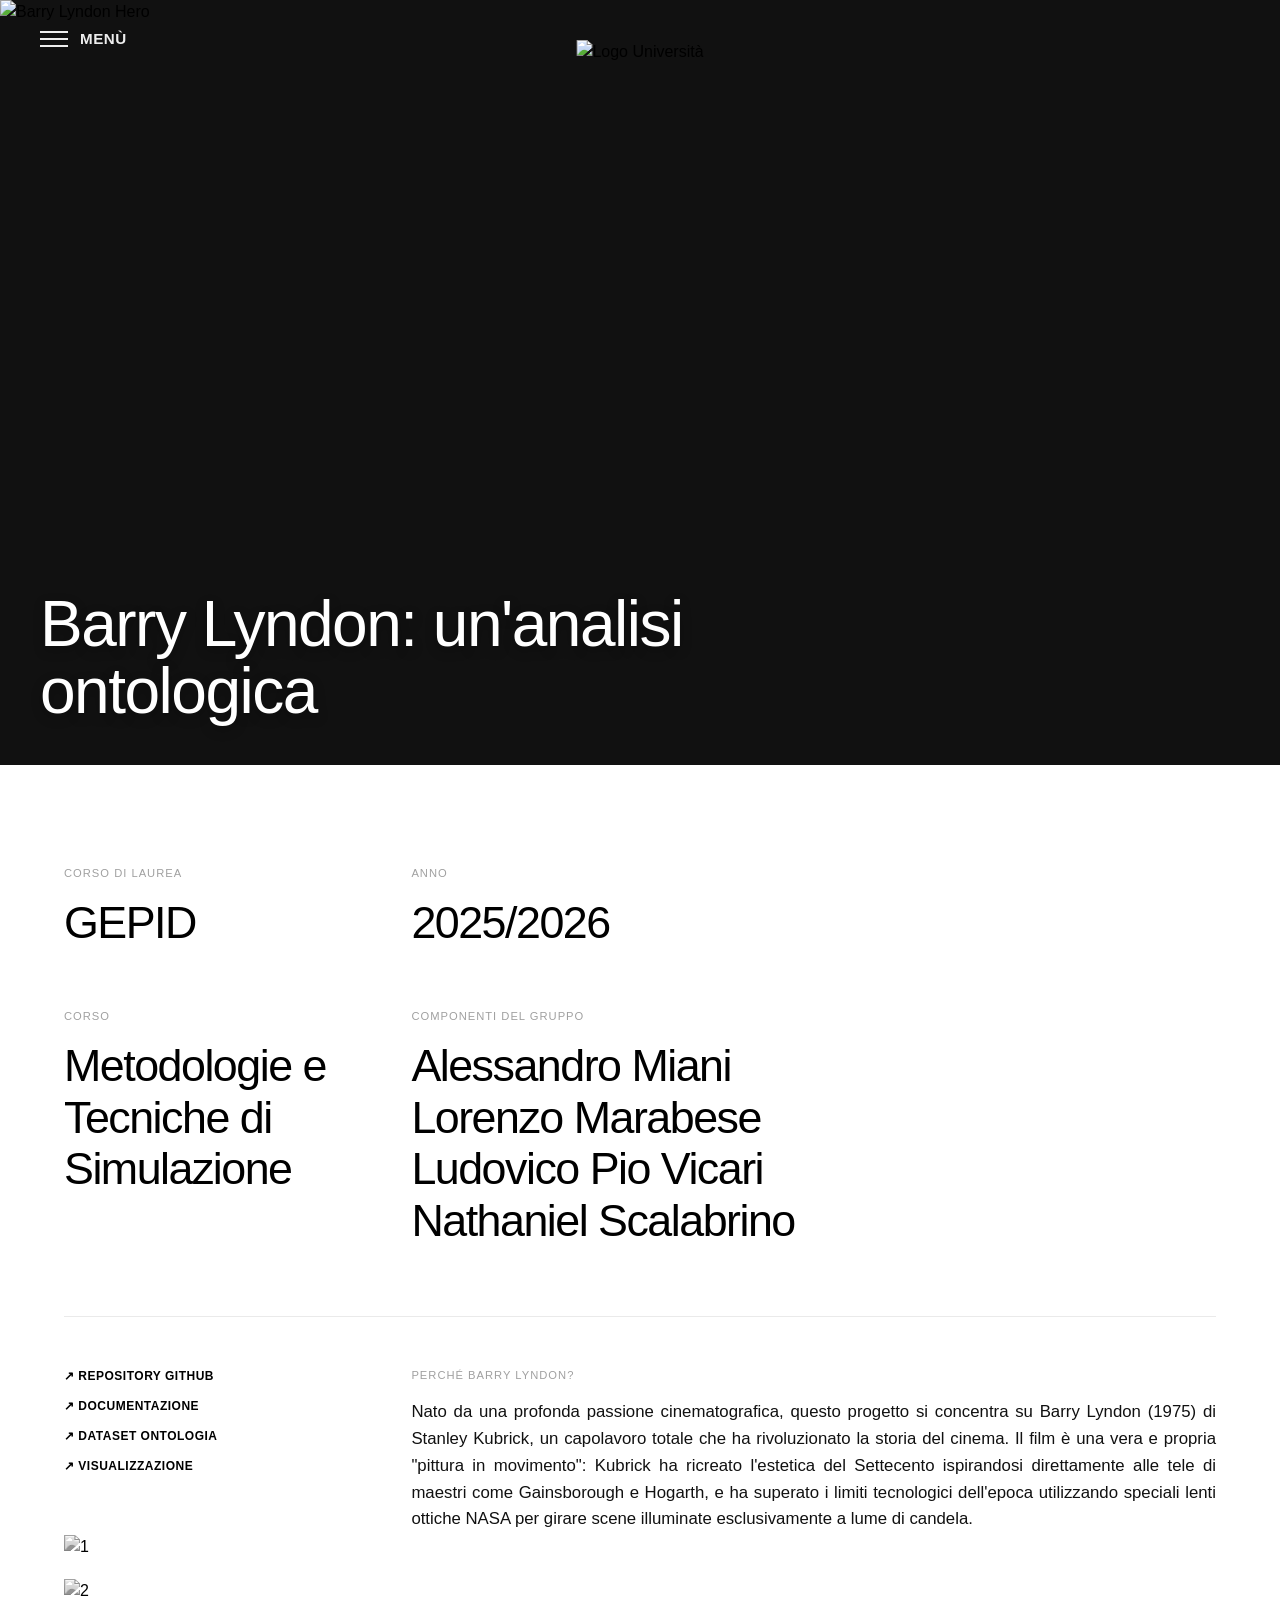
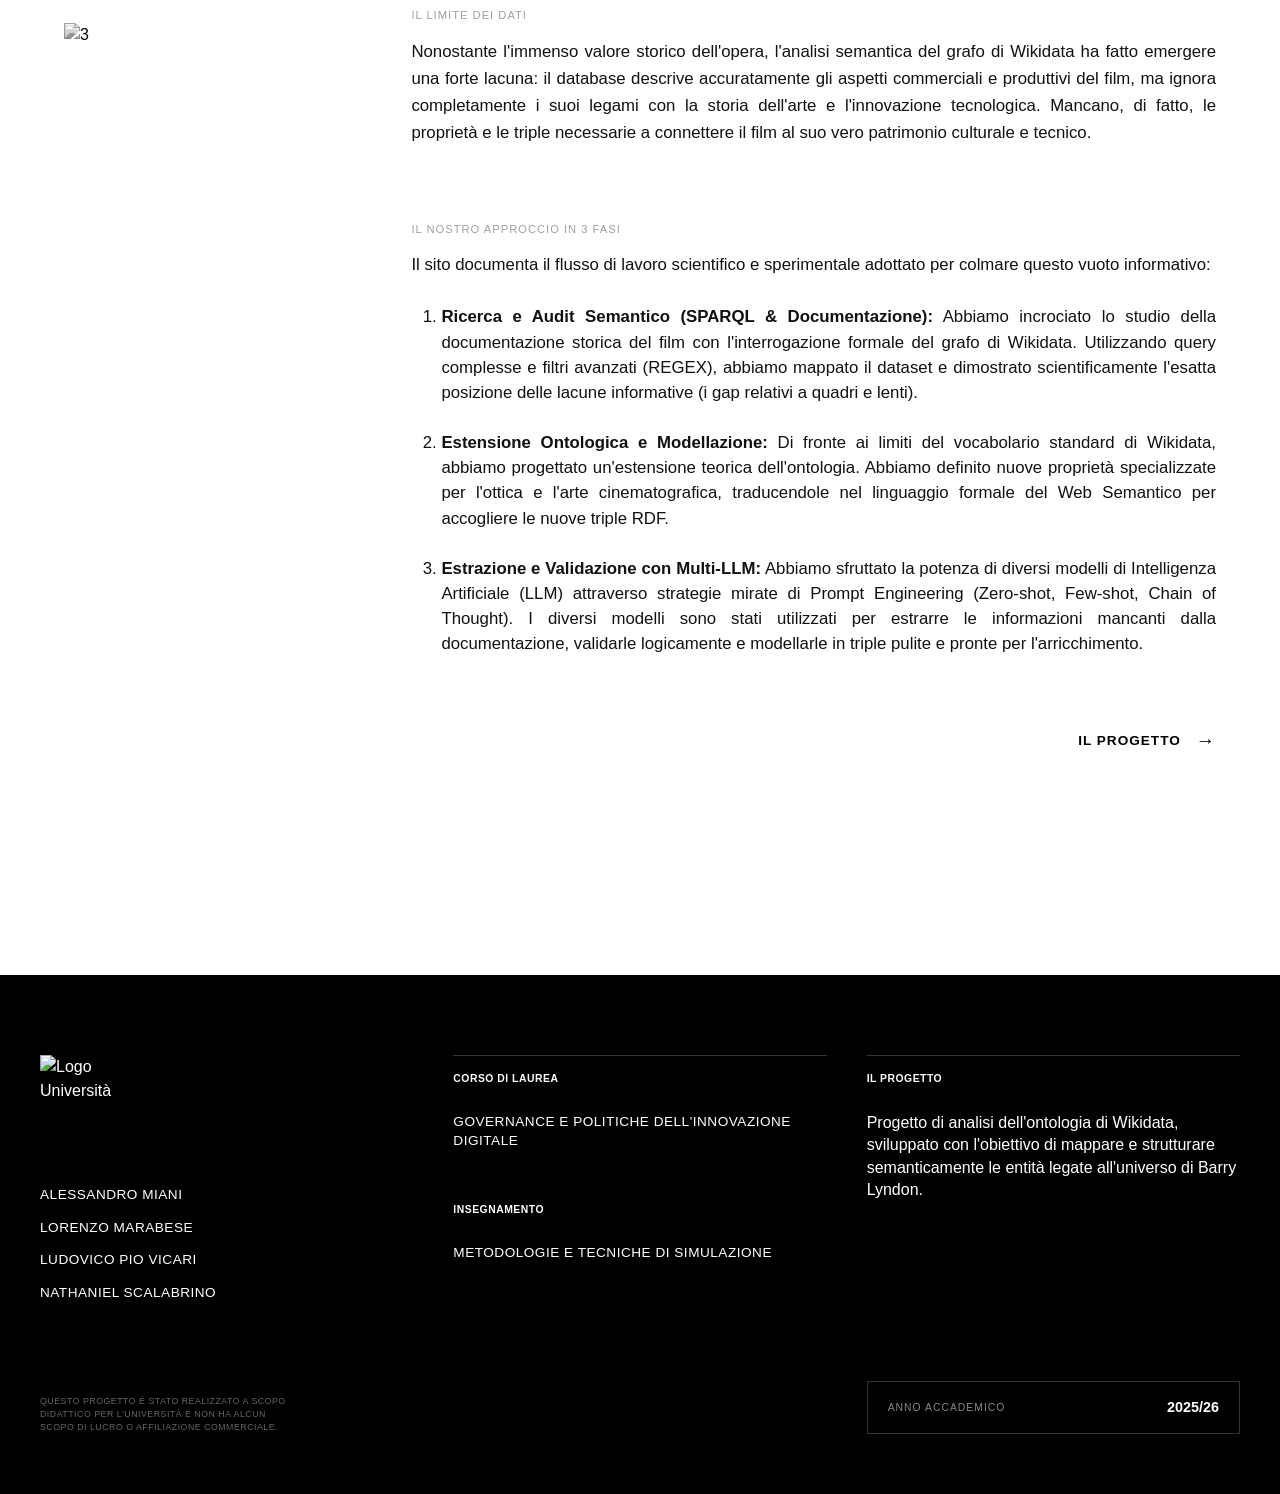
==== index.html @ 14cf61d0 "Add files via upload" ====
<!DOCTYPE html>
<html lang="it">
<head>
    <meta charset="UTF-8">
    <meta name="viewport" content="width=device-width, initial-scale=1.0">
    <title>Barry Lyndon: Analisi di una Ontologia</title>
    <link rel="stylesheet" href="style.css">
</head>
<body>

    <header class="site-header">
        <button id="menu-toggle" class="menu-btn" aria-label="Apri Menu">
            <div class="hamburger">
                <span></span>
                <span></span>
                <span></span>
            </div>
            <span class="menu-text">Menù</span>
        </button>
    </header>

    <div id="side-menu" class="side-nav">
        
        <nav>
            <ul>
                <li><a href="index.html">Home</a></li>
                <li><a href="il-progetto.html">Il Progetto</a></li>
                <li><a href="metodologia.html">Metodologia</a></li>
                <li><a href="estrazione.html">Estrazione dati con SPARQL</a></li>
                <li><a href="lacune.html">Individuazione Lacune</a></li>
                <li><a href="migliorie.html">Migliorie Proposte</a></li>
                <li><a href="llm.html">LLM - Prompt e Confronti</a></li>
                <li><a href="conclusioni.html">Sfide Affrontate</a></li>
            </ul>
        </nav>
    </div>
    <div id="menu-overlay" class="overlay"></div>

    <section class="hero">
        <img src="img/logo.png" class="logo-semplice" alt="Logo Università">
        <img src="img/img4.png" alt="Barry Lyndon Hero">
        <h1 class="hero-title">Barry Lyndon: un'analisi ontologica</h1>
    </section>

    <main class="content-wrapper">
        
        <div class="info-grid-top">
            <div class="column-left">
                <div class="info-block">
                    <span class="label">CORSO DI LAUREA</span>
                    <h2 class="value">GEPID</h2>
                </div>
                <div class="info-block">
                    <span class="label">CORSO</span>
                    <h2 class="value">Metodologie e Tecniche di Simulazione</h2>
                </div>
            </div>
            
            <div class="column-right">
                <div class="info-block">
                    <span class="label">ANNO</span>
                    <h2 class="value">2025/2026</h2>
                </div>
                <div class="info-block">
                    <span class="label">COMPONENTI DEL GRUPPO</span>
                    <h2 class="value">Alessandro Miani <br> Lorenzo Marabese <br> Ludovico Pio Vicari <br> Nathaniel Scalabrino</h2>
                </div>
            </div>
        </div>

        <hr class="divider">

        <div class="info-grid-bottom">
            <div class="column-left links-column">
                <div class="links-container">
                    <a href="#">&#8599; REPOSITORY GITHUB</a>
                    <a href="#">&#8599; DOCUMENTAZIONE</a>
                    <a href="#">&#8599; DATASET ONTOLOGIA</a>
                    <a href="#">&#8599; VISUALIZZAZIONE</a>
                </div>
                
                <div class="left-gallery">
                    <img src="img/img1.png" alt="1">
                    <img src="img/img2.png" alt="2">
                    <img src="img/img3.jpg" alt="3">
                </div>
            </div>
            
            <div class="column-right text-column">
                <span class="label">PERCHÉ BARRY LYNDON?</span>
                <p class="synopsis-text">
                    Nato da una profonda passione cinematografica, questo progetto si concentra su Barry Lyndon (1975) di Stanley Kubrick, un capolavoro totale che ha rivoluzionato la storia del cinema. Il film è una vera e propria "pittura in movimento": Kubrick ha ricreato l'estetica del Settecento ispirandosi direttamente alle tele di maestri come Gainsborough e Hogarth, e ha superato i limiti tecnologici dell'epoca utilizzando speciali lenti ottiche NASA per girare scene illuminate esclusivamente a lume di candela.
                </p>
                <br>
                <span class="label">IL LIMITE DEI DATI</span>
                <p class="synopsis-text">
                    Nonostante l'immenso valore storico dell'opera, l'analisi semantica del grafo di Wikidata ha fatto emergere una forte lacuna: il database descrive accuratamente gli aspetti commerciali e produttivi del film, ma ignora completamente i suoi legami con la storia dell'arte e l'innovazione tecnologica. Mancano, di fatto, le proprietà e le triple necessarie a connettere il film al suo vero patrimonio culturale e tecnico.
                </p>
                <br>
                <span class="label">IL NOSTRO APPROCCIO IN 3 FASI</span>
                <div class="synopsis-text">
                    Il sito documenta il flusso di lavoro scientifico e sperimentale adottato per colmare questo vuoto informativo:
                    <ol>
                        <li><strong>Ricerca e Audit Semantico (SPARQL & Documentazione):</strong> Abbiamo incrociato lo studio della documentazione storica del film con l'interrogazione formale del grafo di Wikidata. Utilizzando query complesse e filtri avanzati (REGEX), abbiamo mappato il dataset e dimostrato scientificamente l'esatta posizione delle lacune informative (i gap relativi a quadri e lenti).</li>
                        <li><strong>Estensione Ontologica e Modellazione:</strong> Di fronte ai limiti del vocabolario standard di Wikidata, abbiamo progettato un'estensione teorica dell'ontologia. Abbiamo definito nuove proprietà specializzate per l'ottica e l'arte cinematografica, traducendole nel linguaggio formale del Web Semantico per accogliere le nuove triple RDF.</li>
                        <li><strong>Estrazione e Validazione con Multi-LLM:</strong> Abbiamo sfruttato la potenza di diversi modelli di Intelligenza Artificiale (LLM) attraverso strategie mirate di Prompt Engineering (Zero-shot, Few-shot, Chain of Thought). I diversi modelli sono stati utilizzati per estrarre le informazioni mancanti dalla documentazione, validarle logicamente e modellarle in triple pulite e pronte per l'arricchimento.</li>
                    </ol>
                </div>
            </div>
        </div>

    <div class="pagination-container single-next">
        <a href="il-progetto.html" class="nav-btn next-btn">
            IL PROGETTO <span class="arrow">&#8594;</span>
        </a>
    </div>

    </main>

    <footer class="site-footer">
        <div class="footer-container">
            
            <div class="footer-col col-names">
                
                <img src="img/logo2.png" alt="Logo Università" class="footer-logo">
                <ul class="footer-list">
                    <li>Alessandro Miani </li>
                    <li>Lorenzo Marabese</li>
                    <li>Ludovico Pio Vicari</li>
                    <li>Nathaniel Scalabrino</li>
                </ul>
                
                <div class="footer-legal">
                    QUESTO PROGETTO È STATO REALIZZATO A SCOPO<br>
                    DIDATTICO PER L'UNIVERSITÀ E NON HA ALCUN<br>
                    SCOPO DI LUCRO O AFFILIAZIONE COMMERCIALE.
                </div>
            </div>

            <div class="footer-col bordered-col">
                <span class="footer-label">CORSO DI LAUREA</span>
                <ul class="footer-list secondary-list">
                    <li>GOVERNANCE E POLITICHE DELL'INNOVAZIONE DIGITALE</li>
                </ul>
                
                <div class="footer-spacer"></div>

                <span class="footer-label">INSEGNAMENTO</span>
                <ul class="footer-list secondary-list">
                    <li>METODOLOGIE E TECNICHE DI SIMULAZIONE</li>
                </ul>
            </div>

            <div class="footer-col bordered-col">
                <span class="footer-label">IL PROGETTO</span>
                <p class="footer-text">
                    Progetto di analisi dell'ontologia di Wikidata, sviluppato con l'obiettivo di mappare e strutturare semanticamente le entità legate all'universo di Barry Lyndon.
                </p>
                
                <div class="year-box">
                    <span class="year-label">ANNO ACCADEMICO</span>
                    <span class="year-value">2025/26</span>
                </div>
            </div>

        </div>
    </footer>

    <script src="script.js"></script>
</body>
</html>
---- style.css ----
/* Reset e Base */
* {
    margin: 0;
    padding: 0;
    box-sizing: border-box;
}

body {
    font-family: 'Helvetica Neue', Helvetica, Arial, sans-serif;
    background-color: #ffffff;
    color: #000000;
    line-height: 1.5;
    overflow-x: hidden;
}

/* Header & Menu Button */
.site-header {
    position: fixed;
    top: 0;
    left: 0; /* Posizionato a sinistra */
    width: 100%;
    padding: 30px 40px;
    display: flex;
    justify-content: flex-start; /* Allinea a sinistra */
    align-items: center;
    z-index: 1000;
    mix-blend-mode: difference; /* Rende il menù leggibile sopra l'immagine (diventa bianco/nero a contrasto) */
}

/* Stile Bottone Menu */
.menu-btn {
    background: none;
    border: none;
    cursor: pointer;
    display: flex;
    align-items: center;
    gap: 12px;
    color: #fff;
    z-index: 1001;
    font-family: inherit;
}

.menu-text {
    font-size: 0.95rem;
    font-weight: 600;
    letter-spacing: 0.5px;
    text-transform: uppercase;
}

.hamburger {
    display: flex;
    flex-direction: column;
    gap: 5px;
}

.hamburger span {
    display: block;
    width: 28px;
    height: 2px;
    background-color: #fff;
    transition: 0.3s ease;
}

/* Menu Animato Attivo - Trasforma in X e cambia colore */
.menu-btn.active .hamburger span:nth-child(1) {
    transform: translateY(7px) rotate(45deg);
}
.menu-btn.active .hamburger span:nth-child(2) {
    opacity: 0;
}
.menu-btn.active .hamburger span:nth-child(3) {
    transform: translateY(-7px) rotate(-45deg);
}

.menu-close-btn {
    background: none;
    border: none;
    color: #ffffff;
    font-size: 0.75rem;
    font-weight: 500;
    letter-spacing: 1.5px;
    display: flex;
    align-items: center;
    gap: 15px;
    cursor: pointer;
    margin-bottom: 60px; /* Spazio tra il bottone e i link */
    padding: 0;
}

.x-icon {
    font-size: 1.5rem;
    font-weight: 200; /* Icona sottile */
}

/* Navigazione Laterale (Sidebar Animata da Sinistra) */
.side-nav {
    position: fixed;
    top: 0;
    left: -100%; /* Partiamo da fuori schermo a sinistra */
    width: 600px; /* Un po' più largo per ospitare il testo grande */
    max-width: 100%;
    height: 100vh;
    background-color: #000000; /* Sfondo Nero */
    z-index: 999;
    padding: 60px 50px;
    transition: left 0.5s cubic-bezier(0.77, 0, 0.175, 1);
    display: flex;
    flex-direction: column;
}

.side-nav.open {
    left: 0;
}

.side-nav ul {
    list-style: none;
    padding: 0;
    margin: 0;
}

/* Testo Gigante del Menù */
.side-nav li {
    margin-bottom: 0px; /* Nessun margine, testi attaccati */
}

.side-nav a {
    color: #ffffff;
    text-decoration: none;
    font-size: clamp(2rem, 5vw, 4rem); /* Testo enorme che si adatta allo schermo */
    font-weight: 500;
    line-height: 1.05; /* Interlinea strettissima */
    letter-spacing: -2px; /* Lettere molto vicine */
    transition: color 0.3s;
    display: block;
}

.side-nav a:hover {
    color: #555555; /* Diventa grigio al passaggio del mouse */
}

.overlay {
    position: fixed;
    top: 0;
    left: 0;
    width: 100%;
    height: 100vh;
    background: rgba(0,0,0,0.4);
    z-index: 998;
    opacity: 0;
    visibility: hidden;
    transition: opacity 0.4s ease;
}

.overlay.active {
    opacity: 1;
    visibility: visible;
}

/* Hero Section (Ridotta all'85% per far intravedere il contenuto sotto) */
.hero {
    position: relative;
    width: 100%;
    height: 85vh; /* NON a schermo intero */
    background-color: #111; /* Sfondo scuro temporaneo in caso di caricamento img */
}

.hero img {
    width: 100%;
    height: 100%;
    object-fit: cover;
    object-position: center;
    display: block;
}

/* Grande Titolo sull'Immagine */
.hero-title {
    position: absolute;
    bottom: 40px;
    left: 40px;
    color: #ffffff;
    font-size: clamp(3rem, 5vw, 5.5rem); /* Testo grande e responsivo */
    font-weight: 500;
    line-height: 1.05;
    letter-spacing: -1.5px;
    max-width: 800px;
    z-index: 10;
    text-shadow: 0 4px 12px rgba(0, 0, 0, 0.3); /* Leggera ombra per separarlo dall'immagine */
}

/* L'immagine di sfondo della Hero */
.hero-bg {
    width: 100%;
    height: 100%;
    object-fit: cover;
}

/* Contenitore Principale */
.content-wrapper {
    max-width: 100%; /* Prima era 1200px */
    padding: 100px 5%; /* Usa una percentuale per adattarsi ai monitor grandi */
    margin: 0;
}

/* Griglia layout */
.info-grid-top, .info-grid-bottom {
    display: flex;
    justify-content: space-between;
    gap: 60px; /* Previene che i testi si tocchino stringendo la finestra */
}

.column-left {
    width: 25%;
}

.column-right {
    width: 70%;
}

/* Tipografia specifica */
.label {
    display: block;
    font-size: 0.7rem;
    color: #a0a0a0; /* Grigio chiaro come A24 */
    text-transform: uppercase;
    letter-spacing: 1px;
    margin-bottom: 15px;
    font-weight: 500;
}

/* I titoli grandi (I nomi, l'anno, ecc.) */
.value {
    font-size: 2.8rem; /* Molto più grande */
    font-weight: 500;
    letter-spacing: -1.5px; /* Avvicina le lettere per un effetto più elegante */
    line-height: 1.15;
    margin-bottom: 60px;
    color: #000;
}

.empty-label-space {
    padding-top: 22px;
}

/* Divisore */
.divider {
    border: 0;
    height: 1px;
    background-color: #eaeaea;
    margin: 10px 0 50px 0;
}

/* Parte Inferiore */
.links-column a {
    display: block;
    color: #000;
    text-decoration: none;
    font-size: 0.75rem;
    font-weight: 600;
    text-transform: uppercase;
    margin-bottom: 12px;
    letter-spacing: 0.5px;
}

.links-column a:hover {
    text-decoration: underline;
}

.synopsis-text {
    font-size: 1.05rem;
    line-height: 1.6;
    margin-bottom: 50px;
    color: #111;
    text-align: justify;
}

.awards-block {
    margin-top: 30px;
}

.awards-text {
    font-size: 1.1rem;
    line-height: 1.5;
}

/* Responsive per schermi piccoli */
@media (max-width: 768px) {
    .info-grid-top, .info-grid-bottom {
        flex-direction: column;
    }
    .column-left, .column-right {
        width: 100%;
    }
    .side-nav {
        /* Al posto di left: -100%; usa questo: */
        left: -120%; 
    }
    
    /* Ricordati che quando si apre deve tornare a 0: */
    .side-nav.open {
        left: 0;
    }
    .site-header {
        padding: 20px;
    }
    .hero-title {
        font-size: 2.5rem;
        bottom: 20px;
        left: 20px;
    }
    .content-wrapper {
        padding: 40px 20px;
    }
}

/* =========================================
   FOOTER (STILE A24 SCURO)
   ========================================= */

.site-footer {
    background-color: #000000;
    color: #ffffff;
    padding: 80px 40px 60px 40px;
    font-family: 'Helvetica Neue', Helvetica, Arial, sans-serif;
    margin-top: 60px; /* Spazio dal contenuto precedente */
}

.footer-container {
    max-width: 1200px;
    margin: 0 auto;
    display: grid;
    grid-template-columns: 1fr 1fr 1fr;
    gap: 40px; /* Spazio tra le colonne */
}

.footer-col {
    display: flex;
    flex-direction: column;
}

/* La linea grigia in alto per le colonne 2 e 3 */
.bordered-col {
    border-top: 1px solid #333333; 
    padding-top: 15px;
}

.footer-label {
    font-size: 0.65rem;
    color: #ffffff;
    text-transform: uppercase;
    letter-spacing: 0.5px;
    font-weight: 600;
    margin-bottom: 25px;
    display: block;
}

.footer-list {
    list-style: none;
    padding: 0;
    margin: 0;
}

.footer-list li {
    margin-bottom: 12px;
    font-size: 0.85rem;
    color: #ffffff;
    text-transform: uppercase;
    letter-spacing: 0.5px;
}

.footer-list.secondary-list li {
    line-height: 1.4; /* Per i titoli dei corsi che vanno a capo */
}

.footer-spacer {
    height: 40px; /* Ricrea il vuoto a metà colonna centrale */
}

.footer-text {
    font-size: 1rem;
    line-height: 1.4;
    color: #ffffff;
    margin-bottom: 30px;
}

/* Replicare visivamente l'ingombro del blocco email senza metterci un form vero */
.year-box {
    border: 1px solid #333333;
    display: flex;
    justify-content: space-between;
    align-items: center;
    padding: 15px 20px;
    margin-top: auto; /* Lo spinge in basso se c'è spazio */
}

.year-label {
    font-size: 0.65rem;
    color: #888888;
    letter-spacing: 1px;
}

.year-value {
    font-size: 0.9rem;
    font-weight: 600;
}

/* Testo microscopico in basso a sinistra */
.footer-legal {
    margin-top: auto; 
    padding-top: 80px;
    font-size: 0.55rem;
    color: #666666;
    line-height: 1.5;
    letter-spacing: 0.5px;
}

/* Responsive per schermi piccoli (si impila tutto) */
@media (max-width: 768px) {
    .footer-container {
        grid-template-columns: 1fr;
        gap: 60px;
    }
    
    .footer-legal {
        padding-top: 40px;
        order: 3; /* Spinge il testo legale alla fine di tutto su mobile */
    }
    
    .col-names {
        display: flex;
        flex-direction: column;
    }
}

/* =========================================
   LOGHI (HEADER E FOOTER)
   ========================================= */

/* Logo centrato nell'header */
.header-logo-link {
    position: absolute;
    top: 40px;
    left: 50%;
    transform: translateX(-50%);
    display: block;
    z-index: 1001;
}

.header-logo {
    height: 130px; /* Modifica questo valore per ingrandire/rimpicciolire il logo in alto */
    width: auto;
    display: block;
}

/* Logo nella prima colonna del footer */
.footer-logo {
    height: 90px; /* Modifica questo valore per ingrandire/rimpicciolire il logo nel footer */
    width: 90px;
    margin-bottom: 40px; /* Spazio tra il logo e l'elenco dei nomi */
    display: block;
}

/* Responsive per centrare il logo del footer sui dispositivi mobili */
@media (max-width: 768px) {
    .content-wrapper {
        padding: 60px 20px;
    }
    
    .column-left, .column-right {
        width: 100%;
    }
    
    .value {
        font-size: 2rem; /* Leggermente ridotto su mobile per non sbordare */
        margin-bottom: 40px;
    }
    
    .synopsis-text {
        font-size: 1.15rem;
    }
}

.logo-semplice {
    position: absolute !important;
    top: 40px !important;
    left: 50% !important;
    transform: translateX(-50%) !important;
    height: 180px !important; /* Fissa l'altezza */
    width: auto !important; /* IMPEDISCE che diventi largo quanto lo schermo */
    max-width: 250px !important; /* Un limite di sicurezza extra */
    object-fit: contain !important; /* Mantiene le proporzioni perfette */
    z-index: 1000 !important;
}

/* =========================================
   GALLERIA IMMAGINI (COLONNA SINISTRA)
   ========================================= */

.links-container {
    margin-bottom: 60px; /* Spazio netto tra i link e la prima immagine */
}

.left-gallery {
    display: flex;
    flex-direction: column;
    gap: 20px; /* Spazio verticale tra un'immagine e l'altra */
}

.left-gallery img {
    width: 100%; /* Occupa tutta la larghezza del suo contenitore (il 30% della pagina) */
    height: auto; /* Mantiene le proporzioni corrette */
    display: block;
    
    /* Effetto A24 opzionale: immagini in scala di grigi che si colorano al passaggio del mouse */
    filter: grayscale(100%);
    transition: filter 0.4s ease;
}

.left-gallery img:hover {
    filter: grayscale(0%);
}

/* Specifico per il testo della lista numerata dentro la colonna destra */
.synopsis-text ol {
    margin-top: 25px;
    padding-left: 30px;
}

.synopsis-text li {
    margin-bottom: 25px;
    line-height: 1.5;
}

/* =========================================
   PAGINE INTERNE (LAYOUT EDITORIALE)
   ========================================= */

.editorial-page {
    padding-top: 0px; /* Spazio extra in alto per l'header senza foto */
}

.page-header {
    margin-bottom: 40px;
}

.page-title {
    font-size: 5rem;
    font-weight: 500;
    letter-spacing: -2px;
    line-height: 1;
    margin-top: 10px;
}

.editorial-grid {
    display: flex;
    justify-content: space-between;
    gap: 80px;
    margin-top: 60px;
    margin-bottom: 100px;
}

/* Colonna sinistra con titolo che resta incollato mentre scorri */
.editorial-left {
    width: 35%;
    position: relative;
}

.sticky-title {
    position: sticky;
    top: 150px; 
    font-size: 2.2rem;
    line-height: 1.15;
    font-weight: 500;
    letter-spacing: -1px;
    color: #000;
}

/* Colonna destra col testo (riutilizza le classi già fatte) */
.editorial-right {
    width: 60%;
}

/* Citazione d'impatto */
.pull-quote {
    font-size: 2.2rem;
    line-height: 1.2;
    font-weight: 500;
    letter-spacing: -1.5px;
    margin: 60px 0;
    color: #000;
}

/* =========================================
   BOTTONI PRECEDENTE / SUCCESSIVO
   ========================================= */

.pagination-container {
    display: flex;
    justify-content: space-between;
    align-items: center;
    padding: 20px 0 60px 0;
}

.pagination-container.single-next {
    justify-content: flex-end; /* Sposta il bottone a destra se c'è solo "Next" */
}

.nav-btn {
    display: flex;
    align-items: center;
    gap: 15px;
    font-size: 0.85rem;
    font-weight: 600;
    text-transform: uppercase;
    letter-spacing: 1px;
    color: #000;
    text-decoration: none;
    transition: transform 0.3s ease, color 0.3s ease;
}

.nav-btn:hover {
    color: #888;
}

.prev-btn:hover {
    transform: translateX(-8px);
}

.next-btn:hover {
    transform: translateX(8px);
}

.arrow {
    font-size: 1.2rem;
}

/* Responsive */
@media (max-width: 768px) {
    .side-nav {
        width: 80%; /* Su mobile il menu prende tutto lo schermo */
        padding: 40px 20px;
    }
    .sticky-title {
        position: static; /* Disattiva lo sticky su mobile */
        margin-bottom: 30px;
    }
}

/* =========================================
   PAGINA "IL PROGETTO" (STILE A24 NOTES)
   ========================================= */

/* Il Banner Superiore con il Titolo */
.title-banner {
    position: relative;
    width: 100%;
    height: 40vh; /* Altezza del rettangolo superiore (modificabile) */
    background-color: #111;
    display: flex;
    align-items: flex-end;
    overflow: hidden;
}

.banner-img {
    position: absolute;
    top: 0; left: 0;
    width: 100%;
    height: 100%;
    object-fit: cover;
    filter: brightness(0.6); /* Scurisce l'immagine per far leggere il testo */
}

.banner-overlay {
    position: relative;
    z-index: 2;
    padding: 60px 10%; /* Spazio dai bordi */
}

.banner-label {
    color: #ccc; /* Etichetta grigio chiaro */
    margin-bottom: 10px;
}

.banner-title {
    color: #fff;
    font-size: clamp(4rem, 8vw, 7rem); /* Titolo gigante e responsivo */
    font-family: 'Helvetica Neue', Helvetica, Arial, sans-serif;
    font-weight: 500;
    letter-spacing: -2px;
    line-height: 1;
    margin: 0;
}

/* Contenitore degli articoli sotto */
.notes-wrapper {
    max-width: 1200px;
    margin: 0 auto;
    padding: 80px 5%;
}

/* Testo centrale introduttivo */
.notes-text-center {
    max-width: 800px;
    margin: 0 auto 100px auto;
    text-align: center;
}

.lead-text {
    font-size: 1.8rem; /* Più grande del testo normale */
    line-height: 1.5;
    font-weight: 400;
    letter-spacing: -0.5px;
}

/* Griglia Immagine-Testo (stile scacchiera) */
.notes-grid {
    display: flex;
    align-items: center;
    gap: 80px;
    margin-bottom: 120px;
}

.notes-grid.inverted {
    flex-direction: row-reverse; /* Inverte l'ordine: testo a sx, immagine a dx */
}

.notes-media {
    width: 55%; /* L'immagine prende più spazio */
}

.notes-media img {
    width: 100%;
    height: auto;
    display: block;
}

.notes-text {
    width: 45%;
}

.notes-heading {
    font-size: 2.2rem;
    font-weight: 500;
    line-height: 1.1;
    letter-spacing: -1px;
    margin-bottom: 25px;
}

/* Citazione */
.notes-quote {
    max-width: 900px;
    margin: 0 auto 120px auto;
}

/* =========================================
   ANIMAZIONI DI SCORRIMENTO (FADE-IN)
   ========================================= */

.fade-on-scroll {
    opacity: 0;
    transform: translateY(40px); /* Parte leggermente spostato verso il basso */
    transition: opacity 0.8s cubic-bezier(0.25, 1, 0.5, 1), transform 0.8s cubic-bezier(0.25, 1, 0.5, 1);
}

.fade-on-scroll.is-visible {
    opacity: 1;
    transform: translateY(0);
}

/* Responsive */
@media (max-width: 768px) {
    .title-banner { height: 50vh; }
    .notes-grid, .notes-grid.inverted {
        flex-direction: column;
        gap: 40px;
        margin-bottom: 80px;
    }
    .notes-media, .notes-text {
        width: 100%;
    }
    .notes-text-center { text-align: left; }
    .lead-text { font-size: 1.4rem; }
}

/* =========================================
   SEZIONE STRUMENTI
   ========================================= */

.tools-section {
    margin-top: 100px;
    margin-bottom: 120px;
    padding: 60px;
    background-color: #f9f9f9; /* Sfondo leggermente grigio per staccare */
}

.tools-grid {
    display: grid;
    grid-template-columns: 1fr 1fr;
    gap: 40px 60px;
    margin-top: 50px;
}

.tool-title {
    font-size: 1.6rem;
    font-weight: 500;
    margin-bottom: 15px;
    letter-spacing: -0.5px;
}

/* =========================================
   SEZIONE TEAM (I VOLTI)
   ========================================= */

.team-section {
    margin-top: 120px;
    margin-bottom: 60px;
}

.team-grid {
    display: grid;
    grid-template-columns: repeat(4, 1fr); /* 4 colonne della stessa grandezza */
    gap: 30px;
}

.team-member {
    text-align: center;
}

.member-img-wrapper {
    width: 100%;
    aspect-ratio: 1 / 1; /* Forza l'immagine a essere un quadrato perfetto */
    overflow: hidden;
    margin-bottom: 20px;
    background-color: #eee;
}

.member-img-wrapper img {
    width: 100%;
    height: 100%;
    object-fit: cover;
    filter: grayscale(100%); /* Trasforma le foto in bianco e nero (stile A24) */
    transition: filter 0.4s ease;
}

.member-img-wrapper:hover img {
    filter: grayscale(0%); /* Torna a colori se ci passi sopra col mouse */
}

.member-name {
    font-size: 1.1rem;
    font-weight: 500;
    letter-spacing: -0.5px;
    color: #000;
}

/* Responsive per le nuove sezioni */
@media (max-width: 1024px) {
    .team-grid {
        grid-template-columns: repeat(2, 1fr); /* Su tablet le facce diventano 2 sopra e 2 sotto */
        gap: 40px;
    }
}

@media (max-width: 768px) {
    .tools-section {
        padding: 40px 20px;
    }
    .tools-grid {
        grid-template-columns: 1fr; /* Su telefono gli strumenti si impilano */
    }
    .team-grid {
        grid-template-columns: 1fr; /* Su telefono le facce si impilano una sull'altra */
    }
}

/* =========================================
   INTEGRAZIONE SPARQL WIKIDATA
   ========================================= */

.sparql-container {
    margin-top: 30px;
    display: flex;
    flex-direction: column;
    gap: 20px;
}

/* Il box contenente il testo della query */
.query-code-box {
    background-color: #111111;
    color: #00ff66; /* Verde stile terminale, molto leggibile sul nero */
    font-family: 'Courier New', Courier, monospace;
    padding: 25px;
    border-radius: 0px;
    overflow-x: auto;
    font-size: 1rem;
    line-height: 1.5;
}

/* Bottone esegui query */
.sparql-btn {
    align-self: flex-start;
    background-color: #000000;
    color: #ffffff;
    border: 1px solid #000000;
    padding: 15px 30px;
    font-size: 0.85rem;
    font-weight: 600;
    letter-spacing: 1px;
    text-transform: uppercase;
    cursor: pointer;
    transition: background-color 0.3s, color 0.3s;
    display: flex;
    align-items: center;
    gap: 15px;
}

.sparql-btn:hover {
    background-color: #ffffff;
    color: #000000;
}

/* Il mini box dei risultati */
.results-box {
    border: 1px solid #eaeaea;
    background-color: #fffff9;
    min-height: 150px;
    max-height: 400px; /* Evita che si allunghi all'infinito, crea una barra di scorrimento interna */
    overflow-y: auto;
    padding: 25px;
    font-size: 1.1rem;
}

.results-placeholder {
    color: #888888;
    font-style: italic;
}

/* Stile per l'eventuale tabella dei risultati generata */
.sparql-table {
    width: 100%;
    border-collapse: collapse;
    font-size: 0.95rem;
    text-align: left;
}

.sparql-table th, .sparql-table td {
    padding: 12px 15px;
    border-bottom: 1px solid #eee;
}

.sparql-table th {
    font-weight: 600;
    text-transform: uppercase;
    font-size: 0.75rem;
    color: #666;
    letter-spacing: 0.5px;
}

.analysis-box {
    margin-top: 30px;
    padding: 30px;
    background-color: #fcfcfc;
    border-left: 2px solid #000;
}

.analysis-box .synopsis-text {
    font-size: 1.1rem;
    margin-bottom: 0;
    text-align: justify;
}

/* =========================================
   SELEZIONE TESTO (HIGHLIGHT PERSONALIZZATO)
   ========================================= */

/* Cambia il colore di selezione del testo in tutto il sito */
::selection {
    background-color: #000000; /* Sfondo nero */
    color: #ffffff; /* Testo bianco */
}

/* Regola specifica per la compatibilità con vecchi browser Firefox */
::-moz-selection {
    background-color: #000000;
    color: #ffffff;
}

/* =========================================
   INTRO E BOX PREFISSI (PAGINA ESTRAZIONE)
   ========================================= */

/* Testo introduttivo giustificato e più grande */
.justified-intro {
    text-align: justify;
    font-size: 1.85rem; /* Reso ancora più grande e leggibile */
    line-height: 1.4;
    margin-bottom: 50px;
    letter-spacing: -0.5px;

    font-weight: 530; /* Aumenta lo spessore (il normale è 400, il bold è 700) */
    word-spacing: -4px; /* Riduce sensibilmente lo spazio tra una parola e l'altra */
    letter-spacing: -0.5px; /* Avvicina leggermente anche le singole lettere */
}

/* Box dei prefissi in stile editoriale */
.prefix-box {
    background-color: #f9f9f9;
    border-left: 3px solid #000000;
    padding: 40px;
    text-align: left; /* Riporta l'allineamento a sinistra per l'elenco */
    margin: 0 auto;
    max-width: 900px;
}

.prefix-box-title {
    font-family: 'Helvetica Neue', Helvetica, Arial, sans-serif;
    font-size: 1.1rem;
    font-weight: 600;
    letter-spacing: 1px;
    text-transform: uppercase;
    margin-bottom: 25px;
    color: #333;
}

.prefix-list {
    list-style: none;
    padding: 0;
    margin: 0;
}

.prefix-list li {
    font-size: 1.15rem;
    line-height: 1.6;
    margin-bottom: 25px;
    color: #222;
}

.prefix-list li:last-child {
    margin-bottom: 0;
}

/* Stile del codice riga dentro il box */
.prefix-list code {
    font-family: 'Courier New', Courier, monospace;
    background-color: #ebebeb;
    padding: 3px 8px;
    font-size: 1rem;
    color: #000;
    border-radius: 2px;
    display: inline-block;
    margin-top: 5px;
    margin-bottom: 5px;
}

/* Responsive per smartphone */
@media (max-width: 768px) {
    .justified-intro {
        font-size: 1.4rem;
        text-align: left; /* Su schermi troppo piccoli il giustificato crea troppi spazi bianchi */
    }
    .prefix-box {
        padding: 25px;
    }
    .prefix-list code {
        word-break: break-all; /* Impedisce che il link lungo esca dallo schermo su mobile */
    }
}

/* =========================================
   GALLERIA COMPARATIVA (FRAME VS QUADRO)
   ========================================= */

.comparison-row {
    display: flex;
    justify-content: space-between;
    gap: 40px;
    margin-bottom: 60px;
}

.comparison-item {
    width: 48%; /* Prende quasi metà dello spazio disponibile */
    display: flex;
    flex-direction: column;
}

.comparison-item img {
    width: 100%;
    height: 350px; /* Altezza fissa per farle sembrare allineate */
    object-fit: cover;
    object-position: top; /* Se taglia, cerca di tenere la testa/parte alta dei soggetti */
    display: block;
    margin-bottom: 15px;
    transition: filter 0.4s ease;
}

.comparison-item .caption {
    font-size: 0.8rem;
    color: #444;
    line-height: 1.4;
    text-transform: uppercase;
    letter-spacing: 0.5px;
    border-left: 2px solid #ccc;
    padding-left: 10px;
}

/* Responsive per la galleria comparativa */
@media (max-width: 768px) {
    .comparison-row {
        flex-direction: column; /* Le foto si impilano una sotto l'altra su smartphone */
        gap: 20px;
    }
    .comparison-item {
        width: 100%;
    }
    .comparison-item img {
        height: auto; /* Toglie l'altezza fissa su mobile per non deformare */
        aspect-ratio: 16 / 9;
    }
}

/* =========================================
   SCHEDE QUADRI & CODICE TURTLE (.TTL)
   ========================================= */

/* Box specifico per la sintassi Turtle */
.turtle-code-box {
    background-color: #1a1a1a;
    color: #f8f8f2; /* Tonalità di bianco morbido per differenziarsi dallo SPARQL live */
    font-family: 'Courier New', Courier, monospace;
    padding: 25px;
    margin-top: 15px;
    margin-bottom: 30px;
    overflow-x: auto;
    font-size: 0.95rem;
    line-height: 1.5;
    border-left: 3px solid #666; /* Linea grigia per denotare file statico */
}

/* Griglia per le schede dei dipinti */
.art-cards-container {
    display: flex;
    flex-direction: column;
    gap: 15px;
    margin-top: 25px;
    margin-bottom: 40px;
}

.art-card {
    background-color: #fcfcfc;
    border: 1px solid #eee;
    padding: 20px;
    border-left: 2px solid #000;
}

.art-card strong {
    font-size: 1.1rem;
    letter-spacing: -0.5px;
    display: block;
    margin-bottom: 8px;
}

.art-card p {
    font-size: 1.05rem;
    color: #333;
    margin: 0;
    line-height: 1.4;
}

/* =========================================
   TIMELINE METODOLOGICA (PIPELINE)
   ========================================= */

.pipeline-container {
    max-width: 900px;
    margin: 0 auto;
    padding-left: 20px;
}

.pipeline-step {
    display: flex;
    gap: 40px;
    margin-bottom: 60px;
    position: relative;
}

/* La linea verticale che unisce i vari step */
.pipeline-step::before {
    content: '';
    position: absolute;
    left: 28px; /* Centra la linea sotto il numero */
    top: 50px;
    bottom: -60px; /* Collega fino allo step successivo */
    width: 2px;
    background-color: #e0e0e0;
    z-index: 1;
}

/* Rimuove la linea dall'ultimo step */
.pipeline-step:last-child::before {
    display: none;
}

/* Lo stile dei Grandi Numeri sulla sinistra */
.step-number {
    font-size: 3.5rem;
    font-weight: 700;
    color: #cccccc; /* Grigio chiaro per non appesantire */
    line-height: 1;
    letter-spacing: -2px;
    flex-shrink: 0;
    width: 60px;
    position: relative;
    z-index: 2; /* Sta sopra la linea */
    background-color: #fffff9; /* Stesso colore di sfondo della pagina per nascondere la linea dietro */
    padding-bottom: 10px;
}

/* Il contenuto descrittivo di ogni step */
.step-content {
    flex-grow: 1;
    padding-top: 5px;
}

.step-content .label {
    margin-bottom: 10px;
    display: block;
}

.step-content h3 {
    font-size: 1.6rem;
    font-weight: 600;
    margin-top: 0;
    margin-bottom: 15px;
    letter-spacing: -0.5px;
}

/* Responsive per Smartphone: Nascondi i numeri giganti e la linea se lo schermo è piccolo, mantieni solo i titoli puliti */
@media (max-width: 768px) {
    .pipeline-step {
        gap: 0;
        flex-direction: column;
        margin-bottom: 50px;
    }
    
    .pipeline-step::before {
        display: none;
    }
    
    .step-number {
        font-size: 1rem;
        color: #000;
        margin-bottom: 10px;
        letter-spacing: 0;
        width: auto;
        background: none;
    }
    
    /* Aggiunge "Step" prima del numero su mobile */
    .step-number::before {
        content: 'STEP ';
    }
}
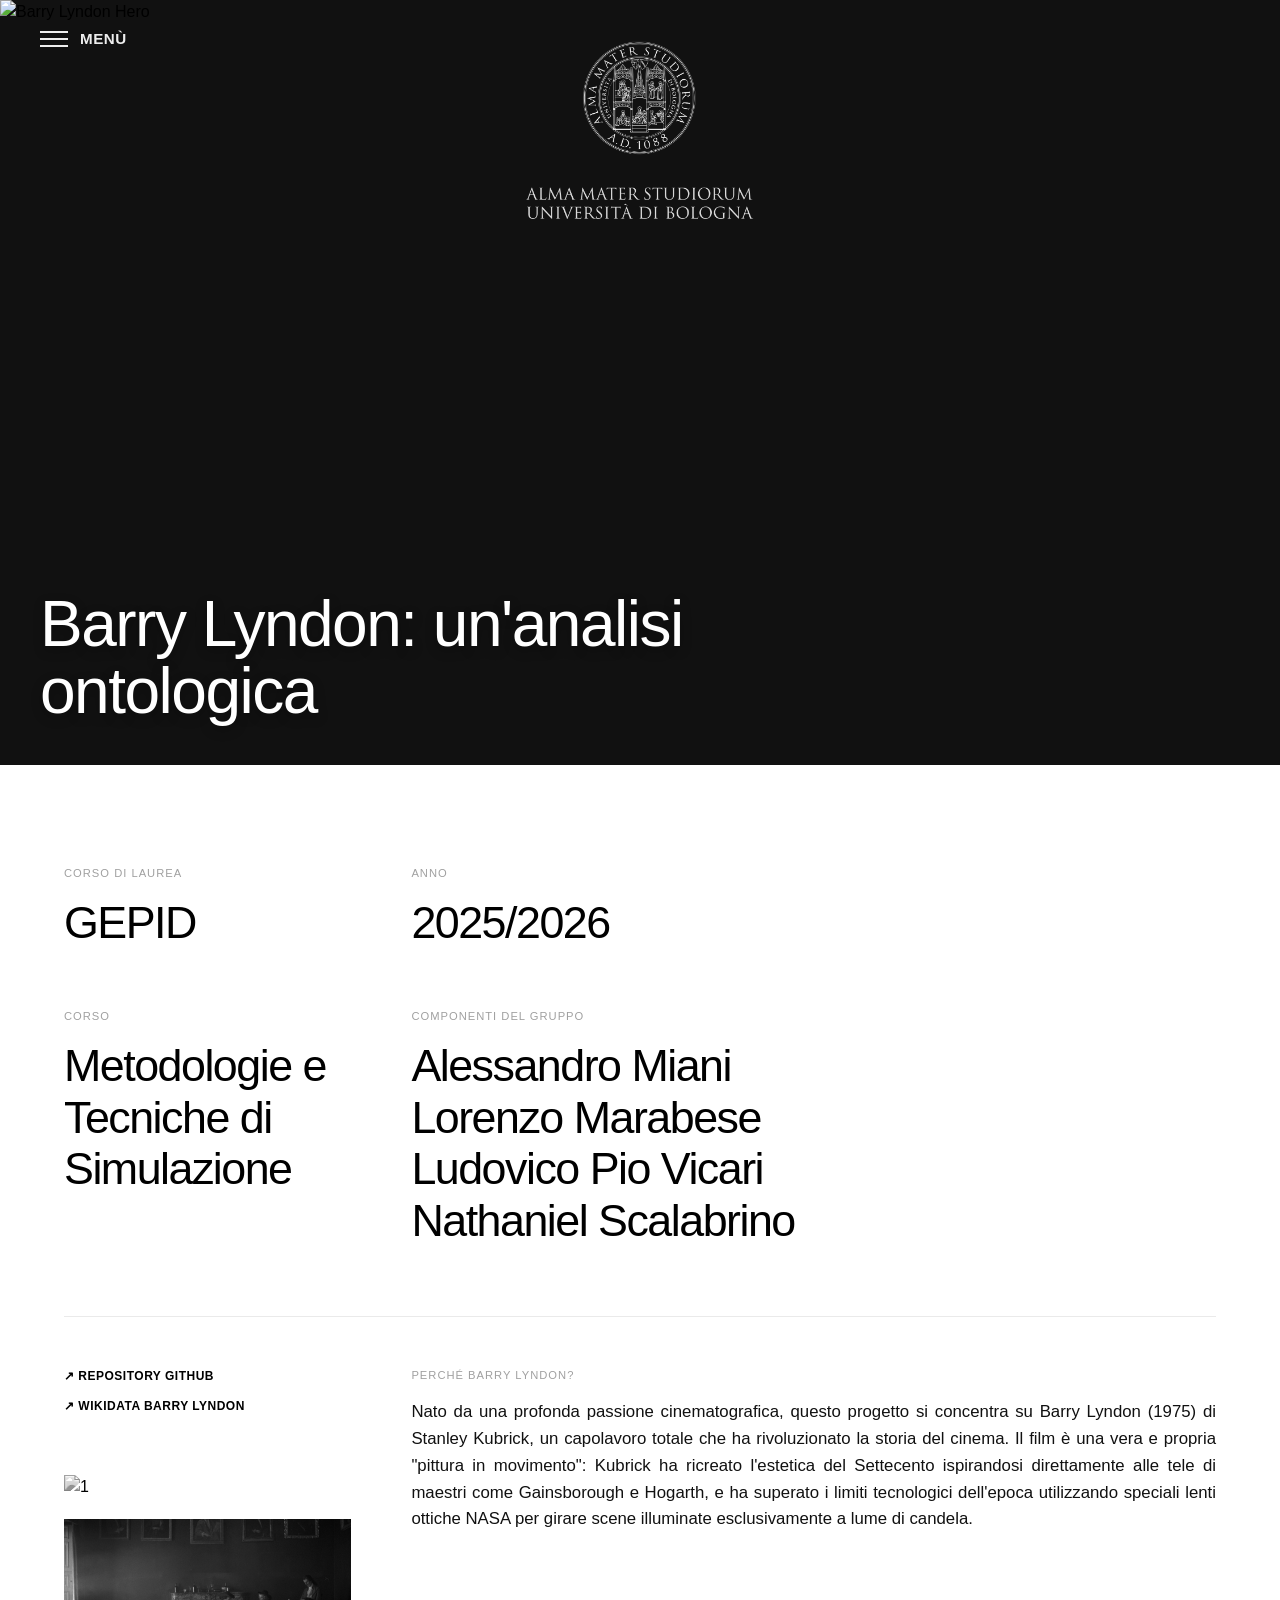
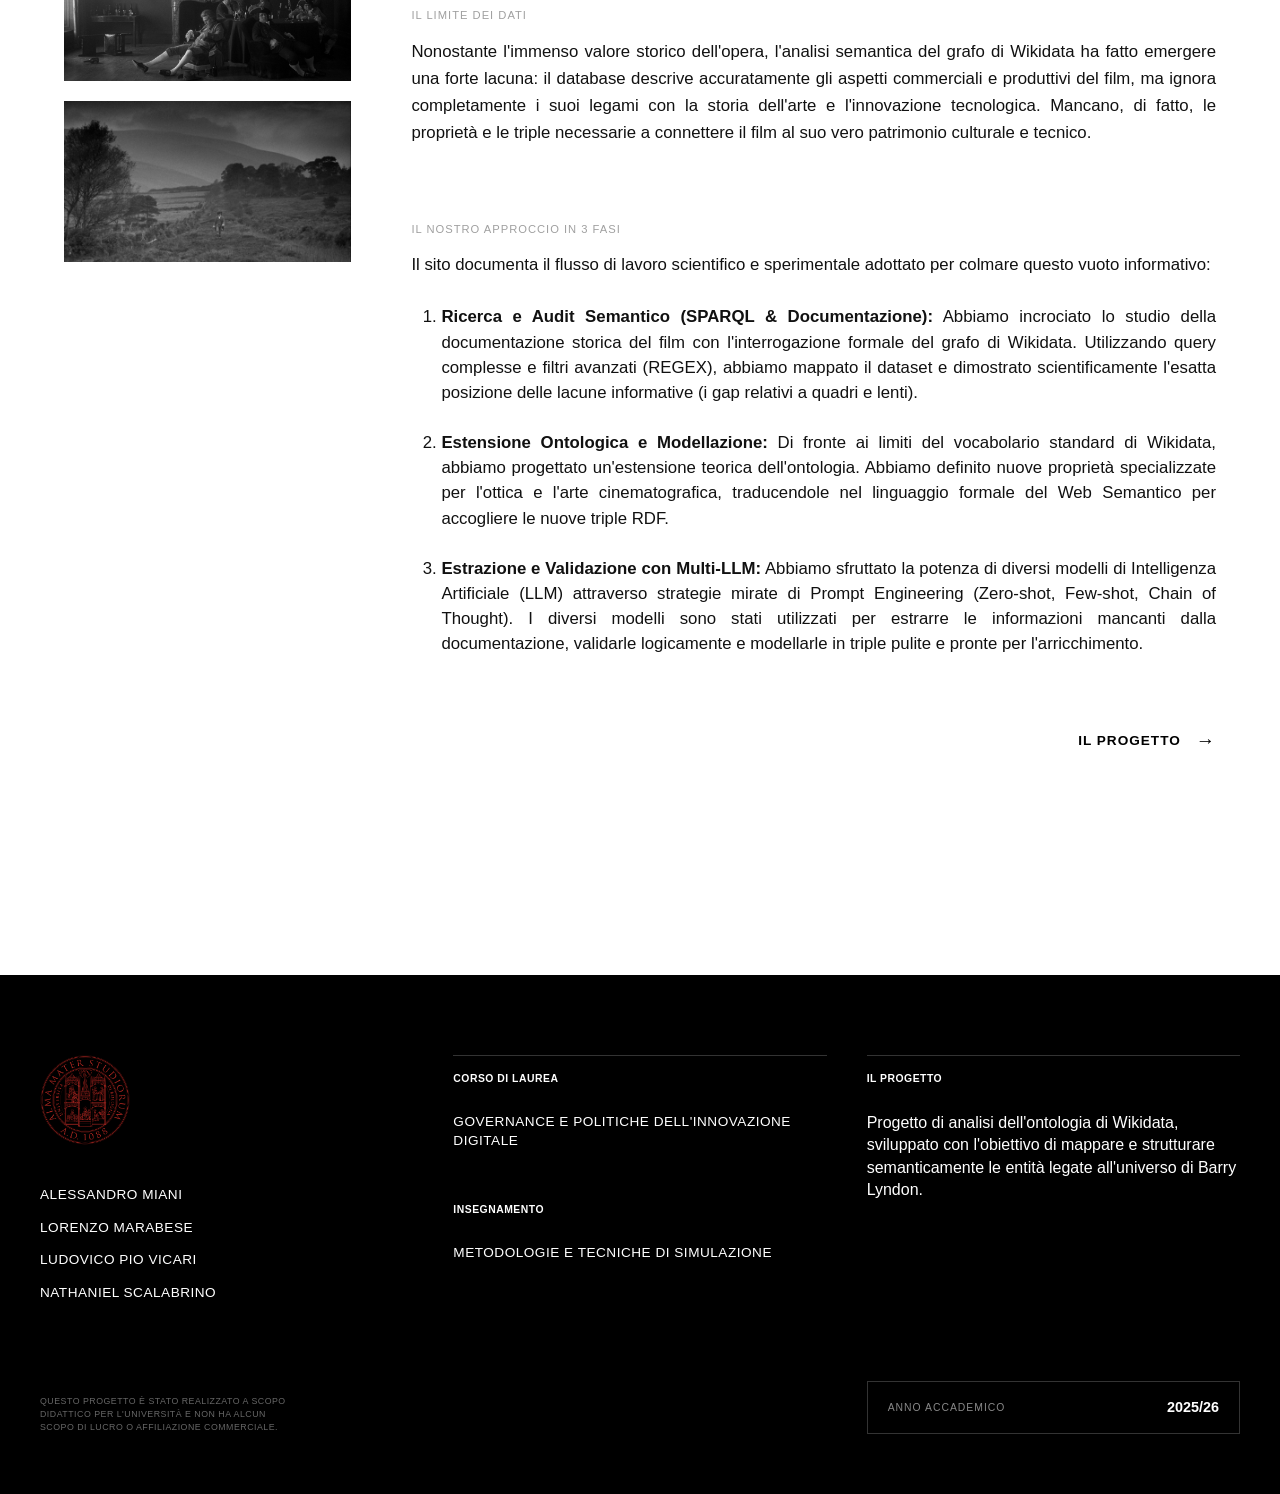
==== commit 2c1f03c6: "Add files via upload" ====
--- a/index.html
+++ b/index.html
@@ -73,10 +73,8 @@
         <div class="info-grid-bottom">
             <div class="column-left links-column">
                 <div class="links-container">
-                    <a href="#">&#8599; REPOSITORY GITHUB</a>
-                    <a href="#">&#8599; DOCUMENTAZIONE</a>
-                    <a href="#">&#8599; DATASET ONTOLOGIA</a>
-                    <a href="#">&#8599; VISUALIZZAZIONE</a>
+                    <a href="https://github.com/ALE19M/Progetto_Metodologie">&#8599; REPOSITORY GITHUB</a>
+                    <a href="https://www.wikidata.org/wiki/Q471716">&#8599; WIKIDATA BARRY LYNDON</a>
                 </div>
                 
                 <div class="left-gallery">
--- a/style.css
+++ b/style.css
@@ -837,7 +837,7 @@
     width: 100%;
     height: 100%;
     object-fit: cover;
-    filter: grayscale(100%); /* Trasforma le foto in bianco e nero (stile A24) */
+    /*filter: grayscale(100%);Trasforma le foto in bianco e nero (stile A24) */
     transition: filter 0.4s ease;
 }
 
@@ -1258,4 +1258,326 @@
     .step-number::before {
         content: 'STEP ';
     }
+}
+
+/* =========================================
+   INTERFACCIA GRAFICA CHAT SEMANTICA & CONFRONTI
+   ========================================= */
+
+/* Contenitore principale del flusso di chat */
+.chat-container {
+    max-width: 950px;
+    margin: 0 auto 40px auto;
+    display: flex;
+    flex-direction: column;
+    gap: 15px;
+}
+
+/* Regole base per le bolle della conversazione */
+.chat-bubble {
+    padding: 25px;
+    line-height: 1.5;
+    font-size: 1.15rem;
+    position: relative;
+    box-sizing: border-box;
+    text-align: justify;
+    word-spacing: -1px;
+}
+
+/* Bolla Utente (Domanda) */
+.chat-bubble.user {
+    background-color: #f4f4f4;
+    color: #000000;
+    align-self: flex-start;
+    width: 85%;
+    border-left: 3px solid #666;
+}
+
+/* Bolla Intelligenza Artificiale (Risposta) */
+.chat-bubble.ai {
+    background-color: #ffffff;
+    color: #000000;
+    border: 1px solid #eaeaea;
+    width: 100%;
+    margin-top: 5px;
+}
+
+/* Metadati della chat (In alto a sinistra di ogni messaggio) */
+.chat-meta {
+    display: block;
+    font-size: 0.75rem;
+    font-weight: 600;
+    letter-spacing: 1px;
+    text-transform: uppercase;
+    color: #888888;
+    margin-bottom: 12px;
+}
+
+/* Box per gli screenshot/placeholder grafici */
+.chat-media-box {
+    margin-top: 20px;
+    width: 100%;
+}
+
+.screen-placeholder {
+    background-color: #fcfcfc;
+    border: 1px dashed #cccccc;
+    color: #555555;
+    font-size: 0.8rem;
+    font-weight: 500;
+    letter-spacing: 0.5px;
+    padding: 15px;
+    text-align: center;
+    text-transform: uppercase;
+}
+
+/* Bottone minimale interattivo per il confronto avanzato */
+.toggle-comparison-btn {
+    margin-top: 25px;
+    background-color: #000000;
+    color: #ffffff;
+    border: 1px solid #000000;
+    padding: 12px 24px;
+    font-size: 0.8rem;
+    font-weight: 600;
+    letter-spacing: 1px;
+    text-transform: uppercase;
+    cursor: pointer;
+    transition: all 0.3s ease;
+    display: inline-block;
+}
+
+.toggle-comparison-btn:hover {
+    background-color: #ffffff;
+    color: #000000;
+}
+
+/* Pannello del Confronto avanzato (Inizialmente nascosto) */
+.comparison-panel {
+    display: none; /* Gestito via Javascript */
+    width: 100%;
+    background-color: #fafafa;
+    border: 1px solid #000000;
+    padding: 30px;
+    box-sizing: border-box;
+    margin-top: 15px;
+    margin-bottom: 25px;
+}
+
+.comparison-split {
+    display: flex;
+    justify-content: space-between;
+    gap: 30px;
+    margin-top: 20px;
+}
+
+.comp-box {
+    width: 50%;
+    display: flex;
+    flex-direction: column;
+}
+
+.comp-box h4 {
+    font-size: 0.85rem;
+    font-weight: 600;
+    letter-spacing: 0.5px;
+    text-transform: uppercase;
+    margin-top: 0;
+    margin-bottom: 15px;
+    color: #333;
+}
+
+/* Lato del codice nel confronto split-view */
+.comp-box.code-side pre {
+    background-color: #111111;
+    color: #00ff66;
+    font-family: 'Courier New', Courier, monospace;
+    padding: 20px;
+    margin: 0 0 15px 0;
+    font-size: 0.9rem;
+    overflow-x: auto;
+    line-height: 1.4;
+}
+
+.font-small {
+    font-size: 1.05rem !important;
+    line-height: 1.5 !important;
+}
+
+/* Responsive per la visualizzazione chat e split-view */
+@media (max-width: 768px) {
+    .chat-bubble.user {
+        width: 100%;
+    }
+    .comparison-split {
+        flex-direction: column;
+        gap: 25px;
+    }
+    .comp-box {
+        width: 100%;
+    }
+}
+
+/* =========================================
+   INTERFACCIA GRAFICA CHAT SEMANTICA & TAB
+   ========================================= */
+
+.chat-container {
+    max-width: 950px;
+    margin: 0 auto 40px auto;
+    display: flex;
+    flex-direction: column;
+    gap: 15px;
+}
+
+.chat-bubble {
+    padding: 25px;
+    line-height: 1.5;
+    font-size: 1.15rem;
+    position: relative;
+    box-sizing: border-box;
+    text-align: justify;
+    word-spacing: -1px;
+}
+
+.chat-bubble.user {
+    background-color: #f4f4f4;
+    color: #000000;
+    align-self: flex-start;
+    width: 85%;
+    border-left: 3px solid #666;
+}
+
+.chat-bubble.ai {
+    background-color: #ffffff;
+    color: #000000;
+    border: 1px solid #eaeaea;
+    width: 100%;
+    margin-top: 5px;
+}
+
+.chat-bubble.ai pre {
+    background-color: #111;
+    color: #00ff66;
+    padding: 15px;
+    overflow-x: auto;
+    font-family: 'Courier New', Courier, monospace;
+    font-size: 0.9rem;
+    margin-top: 15px;
+}
+
+.chat-bubble.ai code {
+    font-family: 'Courier New', Courier, monospace;
+    background-color: #f4f4f4;
+    padding: 2px 6px;
+    font-size: 0.95rem;
+    color: #c7254e;
+}
+
+.chat-meta {
+    display: block;
+    font-size: 0.75rem;
+    font-weight: 600;
+    letter-spacing: 1px;
+    text-transform: uppercase;
+    color: #888888;
+    margin-bottom: 12px;
+}
+
+/* BOX DELLE CORNICI PER LE FOTO FISICHE */
+.chat-media-box {
+    margin-top: 20px;
+    width: 100%;
+}
+
+.screen-placeholder {
+    background-color: #fbfbfb;
+    border: 1px dashed #bbbbbb;
+    color: #444444;
+    font-size: 0.85rem;
+    font-weight: 600;
+    letter-spacing: 1.5px;
+    padding: 25px;
+    text-align: center;
+    text-transform: uppercase;
+}
+
+/* INTERRUTTORI DI SCAMBIO DEL MODELLO (TABS) */
+.chat-toggle-wrapper {
+    display: flex;
+    justify-content: flex-start;
+    border-bottom: 2px solid #000;
+    margin-bottom: 10px;
+    gap: 5px;
+}
+
+.chat-toggle-btn {
+    background-color: transparent;
+    border: none;
+    padding: 12px 24px;
+    font-family: inherit;
+    font-size: 0.8rem;
+    font-weight: 600;
+    letter-spacing: 1px;
+    color: #999999;
+    cursor: pointer;
+    text-transform: uppercase;
+    transition: all 0.3s ease;
+    margin-bottom: -2px;
+    border-bottom: 2px solid transparent;
+}
+
+.chat-toggle-btn:hover {
+    color: #000000;
+}
+
+.chat-toggle-btn.active {
+    color: #000000;
+    border-bottom: 2px solid #000000;
+}
+
+/* Gestione degli Stati di Visualizzazione */
+.chat-view-group {
+    display: none;
+    flex-direction: column;
+    gap: 15px;
+    width: 100%;
+}
+
+.chat-view-group.active-view {
+    display: flex;
+}
+
+.font-small {
+    font-size: 1.05rem !important;
+    line-height: 1.5 !important;
+}
+
+@media (max-width: 768px) {
+    .chat-bubble.user {
+        width: 100%;
+    }
+    .chat-toggle-wrapper {
+        flex-direction: column;
+        border-bottom: none;
+    }
+    .chat-toggle-btn {
+        width: 100%;
+        text-align: left;
+        padding: 10px 5px;
+        border-bottom: 1px solid #eee;
+    }
+    .chat-toggle-btn.active {
+        border-bottom: 1px solid #000;
+    }
+}
+
+/* Stile per gli screenshot reali inseriti nella chat */
+.chat-screenshot {
+    width: 100%; /* Si allarga fino a riempire la bolla del messaggio */
+    height: auto; /* Mantiene le proporzioni originali della foto */
+    border: 1px solid #eaeaea; /* Un bordino sottile ed elegante */
+    border-radius: 4px; /* Arrotonda appena gli spigoli per integrarsi con l'interfaccia */
+    display: block;
+    box-shadow: 0 4px 10px rgba(0, 0, 0, 0.05); /* Leggerissima ombra per farla staccare dal fondo bianco */
 }
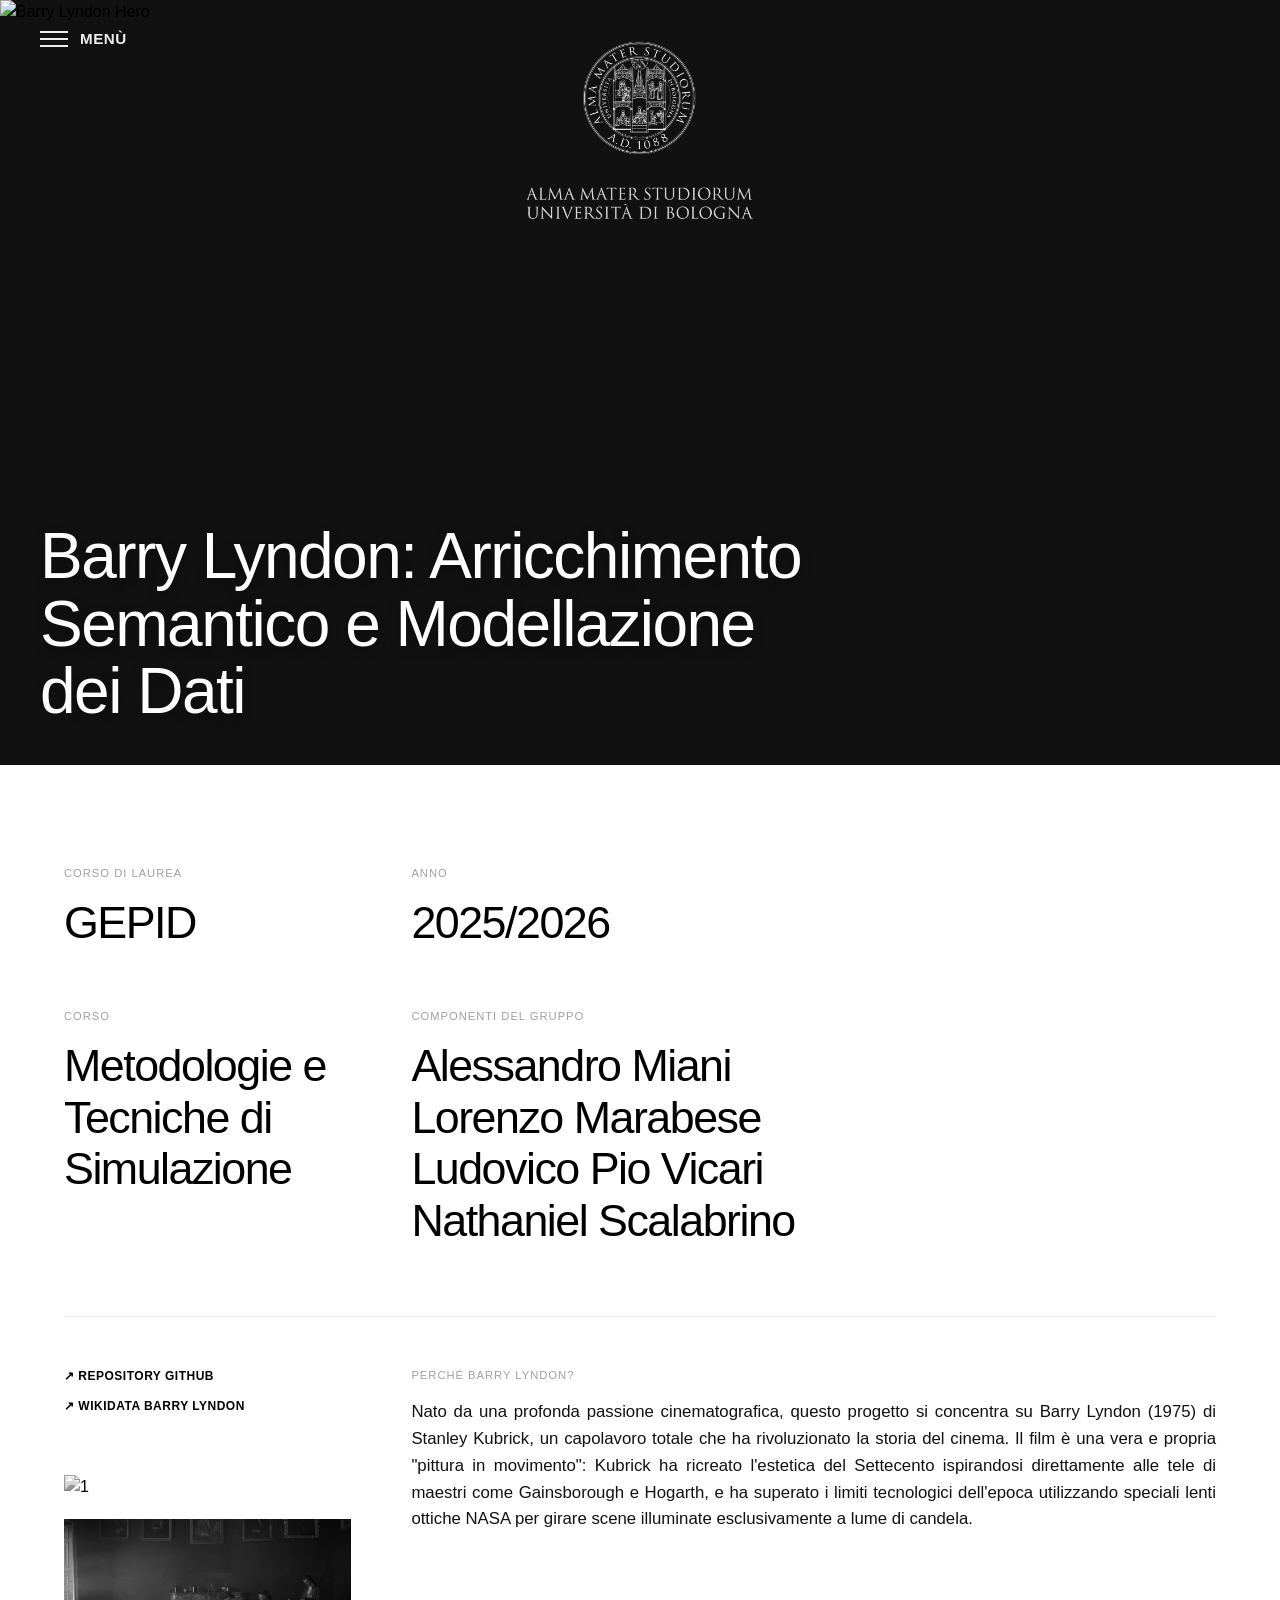
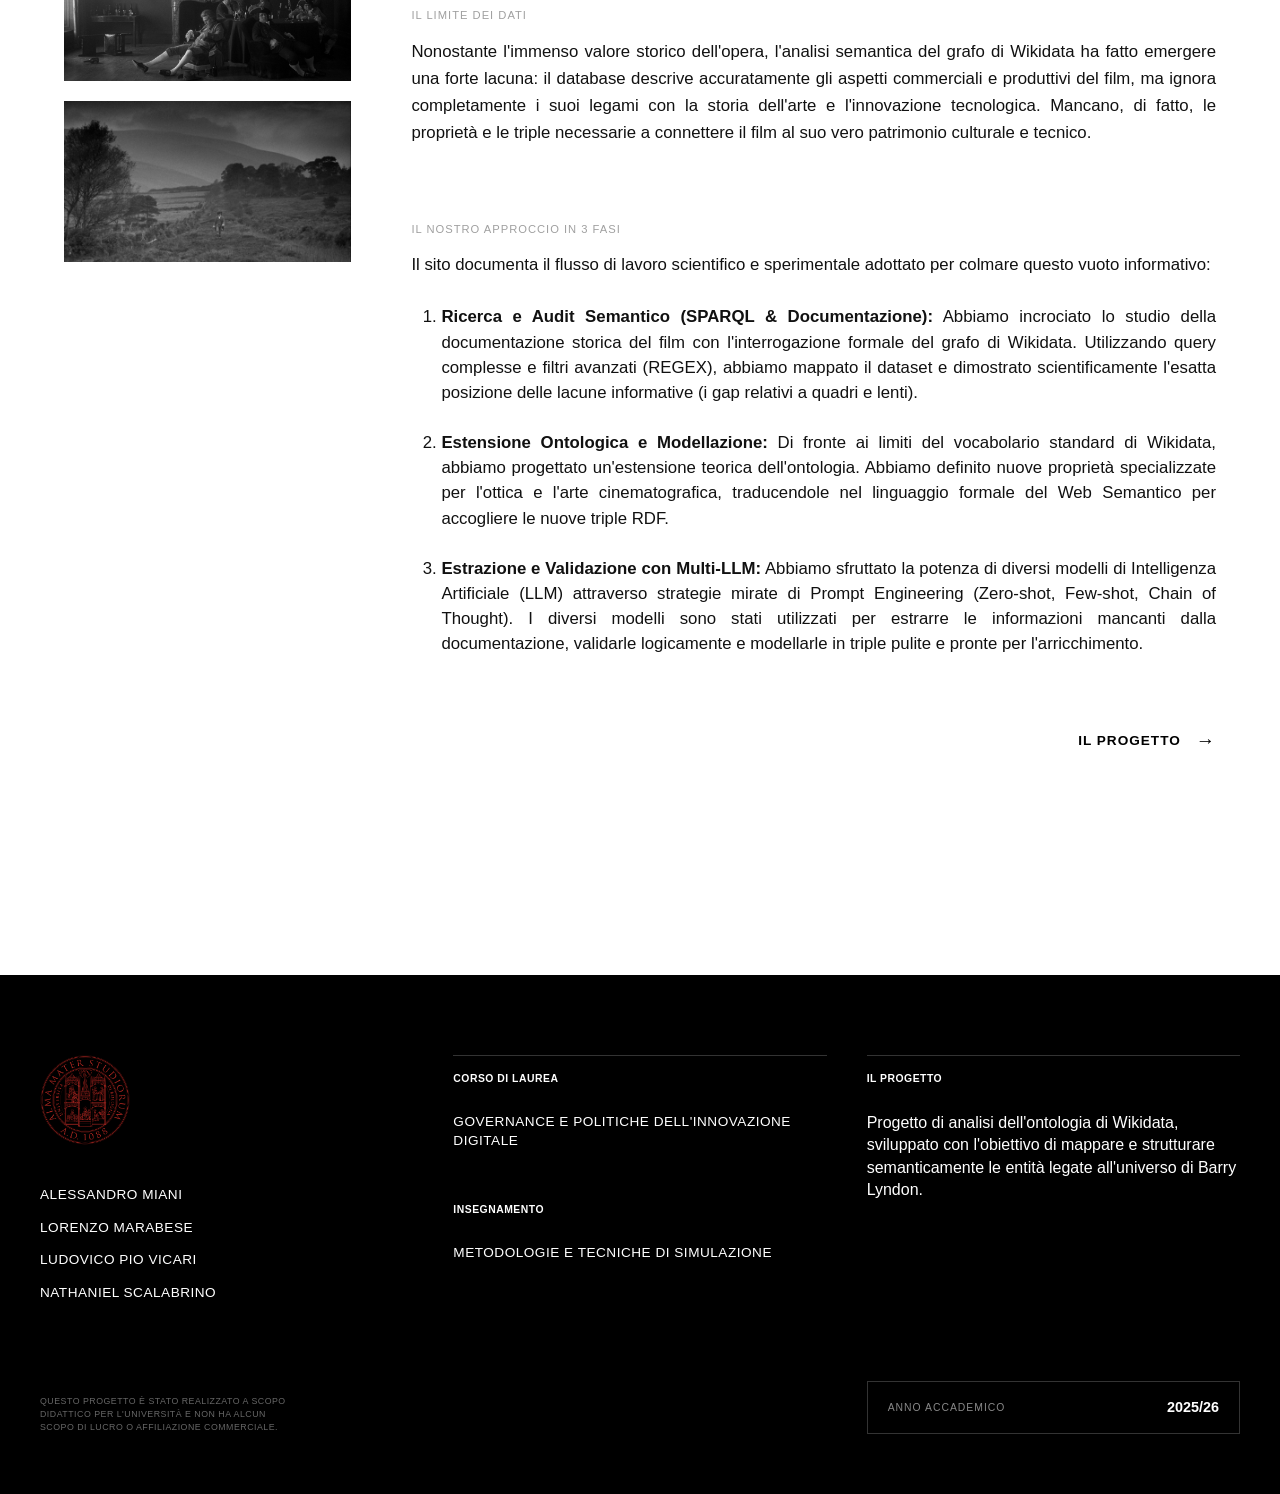
==== commit 79ad76ac: "Update page title and content for semantic enrichment" ====
--- a/index.html
+++ b/index.html
@@ -3,7 +3,7 @@
 <head>
     <meta charset="UTF-8">
     <meta name="viewport" content="width=device-width, initial-scale=1.0">
-    <title>Barry Lyndon: Analisi di una Ontologia</title>
+    <title>Barry Lyndon: Arricchimento Semantico e Modellazione dei Dati</title>
     <link rel="stylesheet" href="style.css">
 </head>
 <body>
@@ -39,7 +39,7 @@
     <section class="hero">
         <img src="img/logo.png" class="logo-semplice" alt="Logo Università">
         <img src="img/img4.png" alt="Barry Lyndon Hero">
-        <h1 class="hero-title">Barry Lyndon: un'analisi ontologica</h1>
+        <h1 class="hero-title">Barry Lyndon: Arricchimento Semantico e Modellazione dei Dati</h1>
     </section>
 
     <main class="content-wrapper">
@@ -166,4 +166,4 @@
 
     <script src="script.js"></script>
 </body>
-</html>+</html>
--- a/style.css
+++ b/style.css
@@ -997,7 +997,7 @@
     letter-spacing: -0.5px;
 
     font-weight: 530; /* Aumenta lo spessore (il normale è 400, il bold è 700) */
-    word-spacing: -4px; /* Riduce sensibilmente lo spazio tra una parola e l'altra */
+    word-spacing: -2px;
     letter-spacing: -0.5px; /* Avvicina leggermente anche le singole lettere */
 }
 
@@ -1580,4 +1580,4 @@
     border-radius: 4px; /* Arrotonda appena gli spigoli per integrarsi con l'interfaccia */
     display: block;
     box-shadow: 0 4px 10px rgba(0, 0, 0, 0.05); /* Leggerissima ombra per farla staccare dal fondo bianco */
-}+}
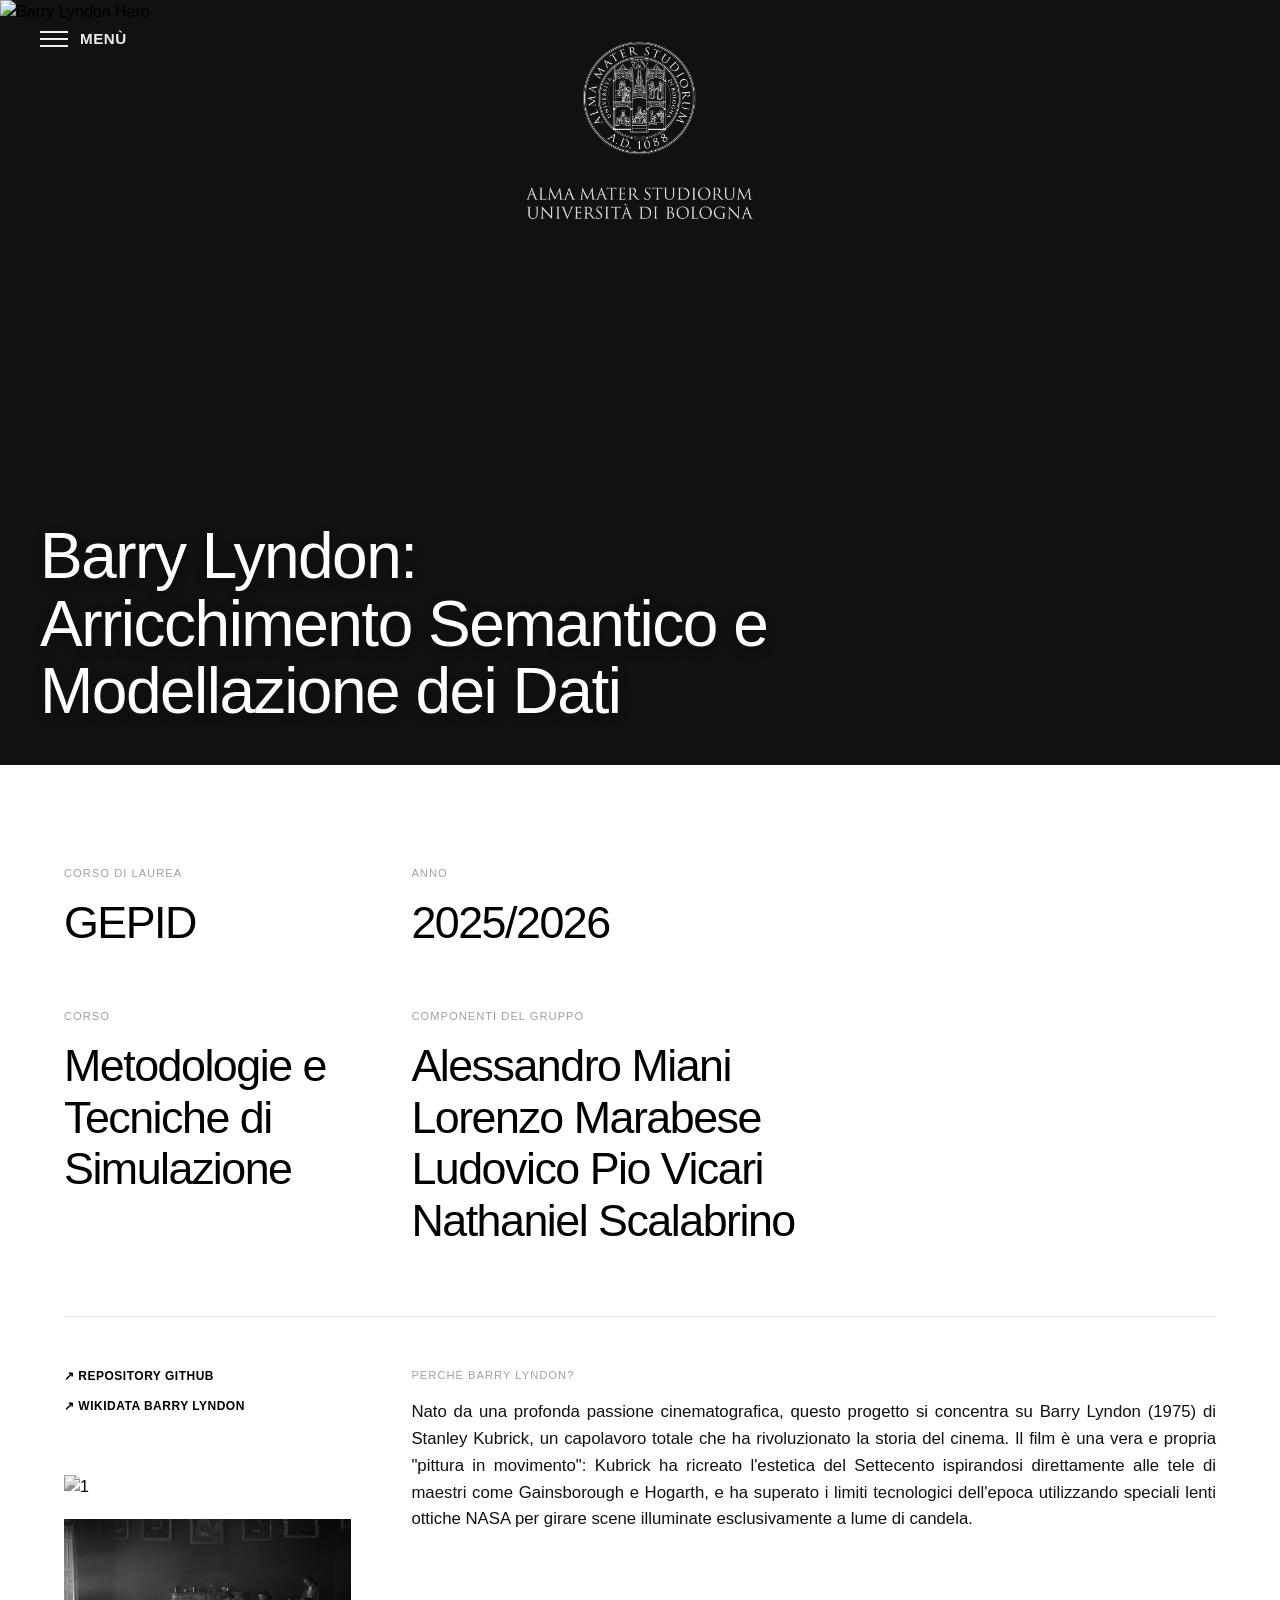
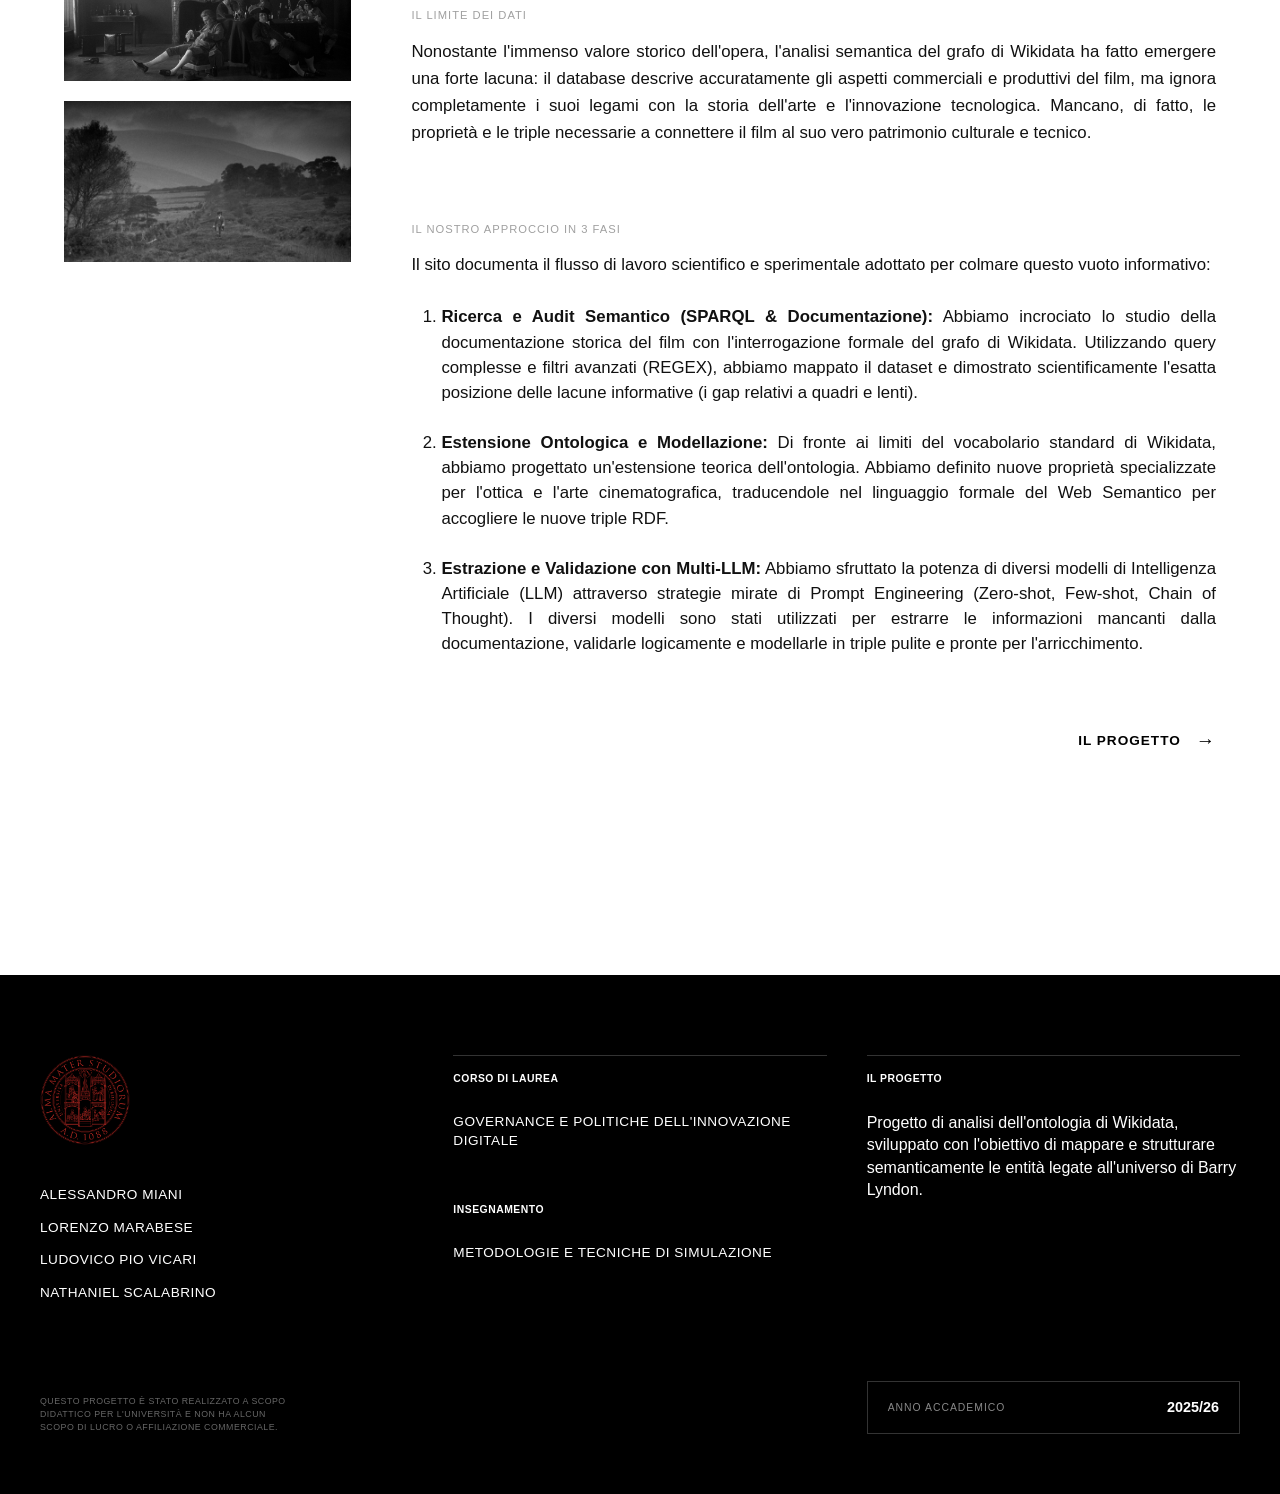
==== commit 4ec23a89: "Update index.html" ====
--- a/index.html
+++ b/index.html
@@ -39,7 +39,7 @@
     <section class="hero">
         <img src="img/logo.png" class="logo-semplice" alt="Logo Università">
         <img src="img/img4.png" alt="Barry Lyndon Hero">
-        <h1 class="hero-title">Barry Lyndon: Arricchimento Semantico e Modellazione dei Dati</h1>
+        <h1 class="hero-title">Barry Lyndon: <br> Arricchimento Semantico e Modellazione dei Dati</h1>
     </section>
 
     <main class="content-wrapper">
